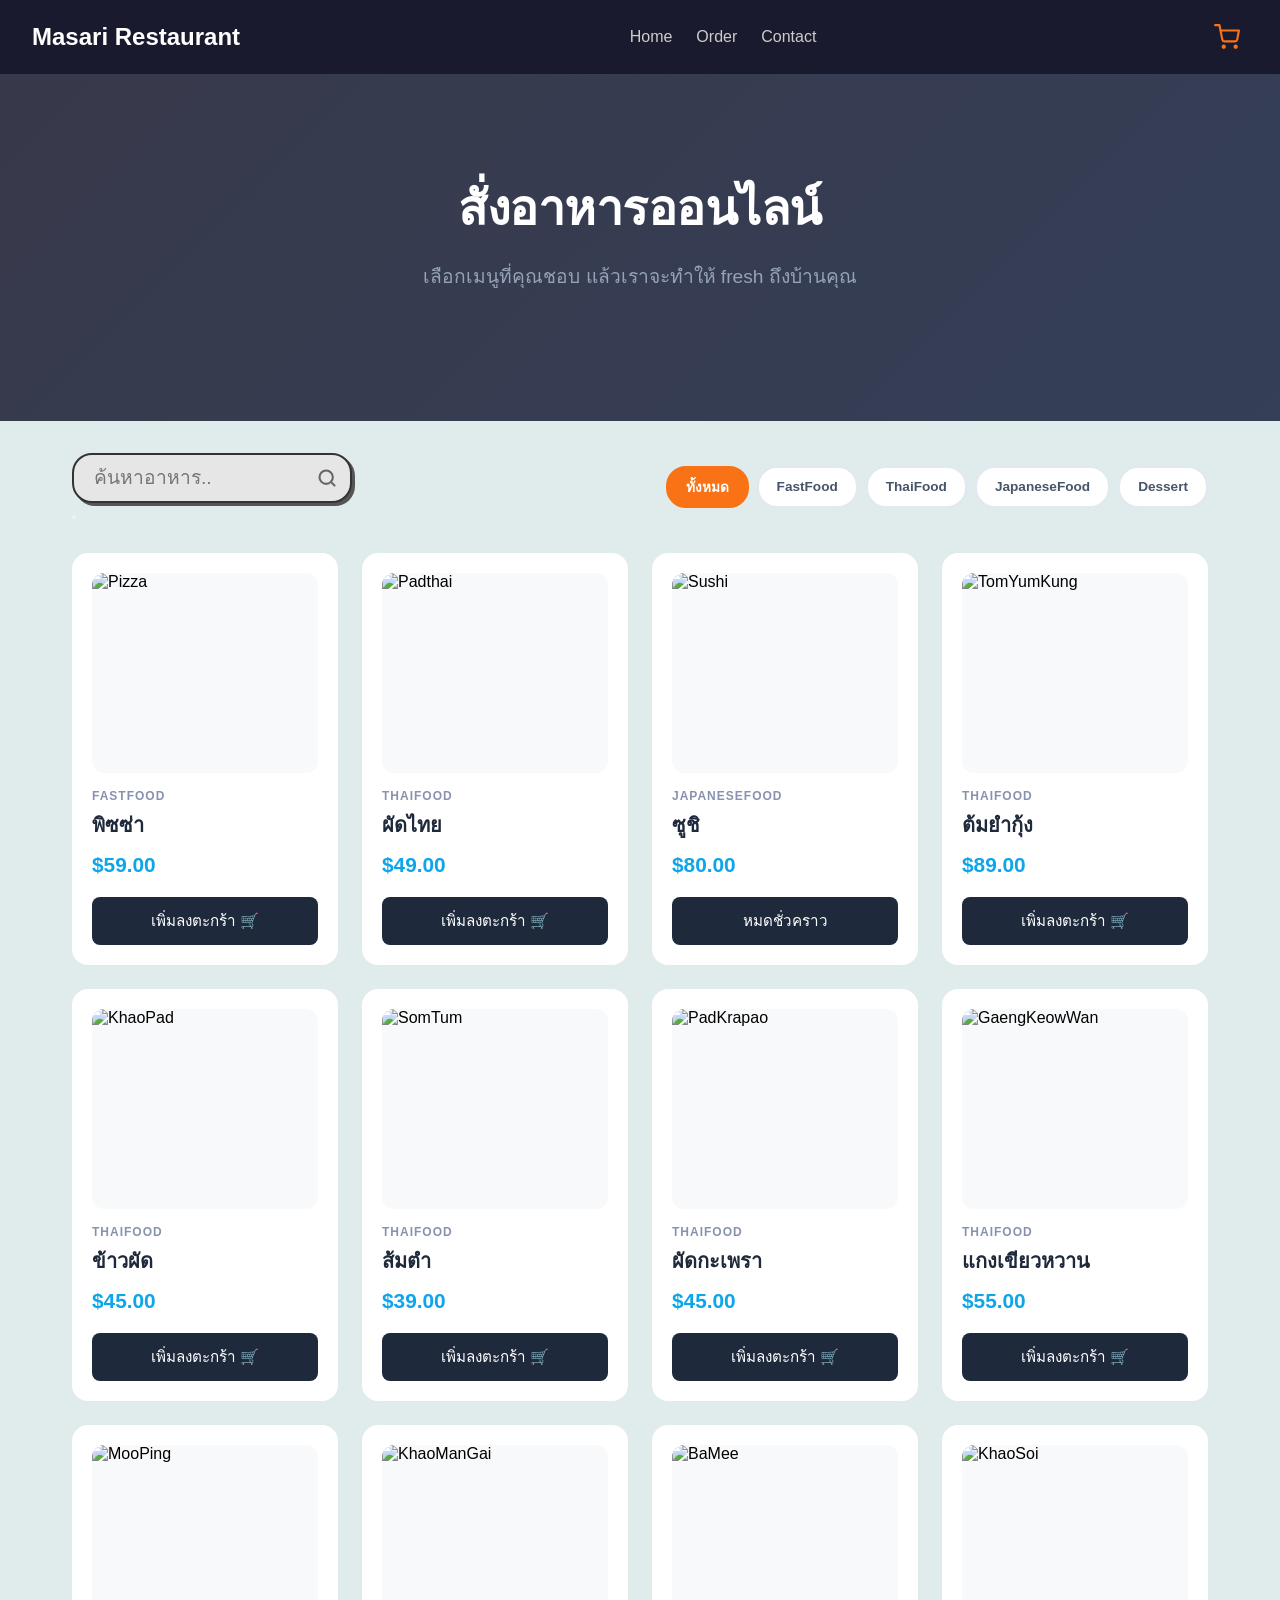
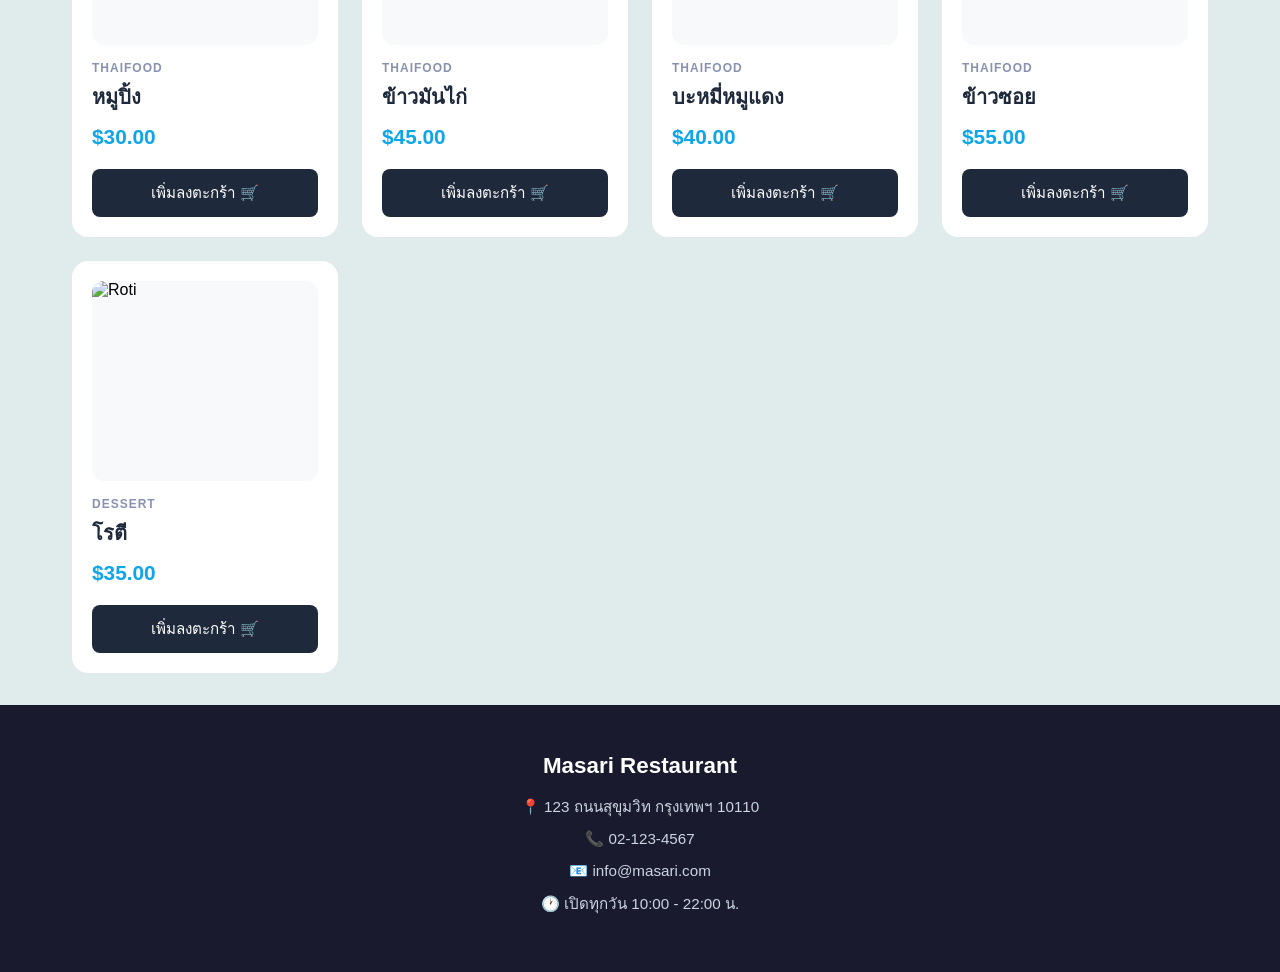
==== orderfood.html @ a5392e43 "update object" ====
<!doctype html>
<html lang="th">
  <head>
    <meta charset="UTF-8" />
    <meta name="viewport" content="width=device-width, initial-scale=1.0" />
    <title>สั่งอาหาร - Masari Restaurant</title>
    <link rel="stylesheet" href="style.css" />
  </head>
  <body>
    <nav class="navbar">
      <div class="logo">Masari Restaurant</div>
      <ul class="nav-links">
        <li><a href="index.html">Home</a></li>
        <li><a href="orderfood.html">Order</a></li>
        <li><a href="#contact">Contact</a></li>
      </ul>
      <div class="cart-icon" id="cartIcon">
        <svg width="26" height="26" viewBox="0 0 24 24" fill="none" stroke="#f97316" stroke-width="2" stroke-linecap="round" stroke-linejoin="round">
          <circle cx="9" cy="21" r="1"></circle>
          <circle cx="20" cy="21" r="1"></circle>
          <path d="M1 1h4l2.68 13.39a2 2 0 0 0 2 1.61h9.72a2 2 0 0 0 2-1.61L23 6H6"></path>
        </svg>
        <span class="cart-badge" id="cartBadge">0</span>
      </div>
    </nav>

    <section class="hero" id="hero">
      <div class="hero-content">
        <h1 class="hero-title">สั่งอาหารออนไลน์</h1>
        <p class="hero-subtitle">
          เลือกเมนูที่คุณชอบ แล้วเราจะทำให้ fresh ถึงบ้านคุณ
        </p>
      </div>
    </section>

    <div class="filter-bar">
      <div class="search-container">
        <input
          type="text"
          class="search-input"
          placeholder="ค้นหาอาหาร.."
          id="searchInput"
        />
        <button type="button" id="searchBtn" class="search-button-wrapper">
          <svg
            class="search-icon"
            xmlns="http://www.w3.org/2000/svg"
            viewBox="0 0 24 24"
            fill="none"
            stroke="currentColor"
            stroke-width="2.5"
            stroke-linecap="round"
            stroke-linejoin="round"
          >
            <circle cx="11" cy="11" r="8"></circle>
            <line x1="21" y1="21" x2="16.65" y2="16.65"></line>
          </svg>
        </button>
      </div>
      <div class="category-filter" id="categoryFilter"></div>
    </div>

    <div class="card-item"></div>

    <footer class="footer" id="contact">
      <div class="footer-content">
        <h3>Masari Restaurant</h3>
        <p>📍 123 ถนนสุขุมวิท กรุงเทพฯ 10110</p>
        <p>📞 02-123-4567</p>
        <p>📧 info@masari.com</p>
        <p>🕐 เปิดทุกวัน 10:00 - 22:00 น.</p>
      </div>
    </footer>

    <!-- overlay ตะกร้าสินค้า -->
    <div class="cart-overlay" id="cartOverlay">
      <div class="cart-panel">
        <div class="cart-header">
          <h3>ตะกร้าสินค้า</h3>
          <button class="cart-close" id="cartClose">&times;</button>
        </div>
        <div class="cart-content" id="cartContent"></div>
      </div>
    </div>

    <!-- modal เลือก size/addon -->
    <div class="modal-overlay" id="addonModal">
      <div class="modal-panel">
        <div class="modal-header">
          <h3>เลือกตัวเลือกเพิ่มเติม</h3>
          <button class="modal-close" id="modalClose">&times;</button>
        </div>
        <div class="modal-body" id="modalBody"></div>
        <div class="modal-footer">
          <button class="modal-confirm" id="modalConfirm">ยืนยันเพิ่มลงตะกร้า</button>
        </div>
      </div>
    </div>

    <script src="myObject.js"></script>
    <script src="script.js"></script>
  </body>
</html>
---- style.css ----
* {
  margin: 0;
  padding: 0;
  box-sizing: border-box;
}
body {
  font-family: "Inter", sans-serif;
  background-color: #e0ebeb;
  justify-content: center;
  align-items: center;
  height: 100vh;
  margin: 0;
}

.navbar {
  background: #1a1a2e;
  padding: 1rem 2rem;
  display: flex;
  align-items: center;
  justify-content: space-between;
  flex-wrap: wrap;
  gap: 1rem;
}
.navbar .logo {
  font-size: 1.5rem;
  font-weight: bold;
  color: #fff;
}
.navbar .nav-links {
  display: flex;
  align-items: center;
  justify-content: center;
  gap: 1.5rem;
  list-style: none;
  flex-wrap: wrap;
  flex: 1;
}
.navbar .nav-links a {
  color: #ccc;
  text-decoration: none;
  transition: color 0.3s;
}
.navbar .nav-links a:hover {
  color: #fff;
}
.navbar .btn-login {
  background: #e94560;
  color: #fff;
  border: none;
  padding: 0.5rem 1.2rem;
  border-radius: 4px;
  cursor: pointer;
  font-size: 0.9rem;
}
.navbar .btn-login:hover {
  background: #d63851;
}
.container {
  max-width: 900px;
  margin: 0 auto;
  padding: 2rem 1rem;
}
.hero {
  background: linear-gradient(135deg, rgba(26,26,46,0.85), rgba(22,33,62,0.85)), url('https://images.unsplash.com/photo-1565299624946-b28f40a0ae38?w=1400&h=600&fit=crop') center/cover no-repeat;
  padding: 6rem 2rem;
  text-align: center;
  transition: background-image 1s ease;
}
.hero-content {
  max-width: 640px;
  margin: 0 auto;
}
.hero-title {
  font-size: 3rem;
  font-weight: 700;
  color: #ffffff;
  margin-bottom: 1rem;
  letter-spacing: -0.5px;
}
.hero-subtitle {
  font-size: 1.2rem;
  color: #94a3b8;
  margin-bottom: 2rem;
  line-height: 1.6;
}
.hero-btn {
  display: inline-block;
  padding: 14px 36px;
  background-color: #0ea5e9;
  color: #ffffff;
  text-decoration: none;
  border-radius: 8px;
  font-size: 1.1rem;
  font-weight: 600;
  transition: background-color 0.2s ease;
}
.hero-btn:hover {
  background-color: #0284c7;
}
h1 {
  text-align: center;
  margin-bottom: 0.5rem;
  color: #1a1a2e;
}
.subtitle {
  text-align: center;
  color: #666;
  margin-bottom: 1.5rem;
}
hr {
  border: none;
  border-top: 2px solid #ddd;
  margin: 2rem 0;
}
h2 {
  color: #1a1a2e;
  margin-bottom: 1rem;
}
.game-list {
  list-style: disc;
  padding-left: 1.5rem;
}
.game-list li {
  margin-bottom: 0.5rem;
}
.game-list li strong {
  color: #1a1a2e;
}
.form-group {
  margin-bottom: 1rem;
}
.form-group label {
  display: block;
  font-weight: 600;
  margin-bottom: 0.4rem;
}
.form-group input,
.form-group select {
  width: 100%;
  max-width: 400px;
  padding: 0.6rem;
  border: 1px solid #ccc;
  border-radius: 4px;
  font-size: 1rem;
}
.payment-options {
  list-style: none;
  padding: 0;
}
.payment-options li {
  margin-bottom: 0.3rem;
}
.payment-options label {
  font-weight: normal;
  display: inline;
}
table {
  width: 100%;
  border-collapse: collapse;
  margin-top: 0.5rem;
}
th,
td {
  border: 1px solid #ccc;
  padding: 0.75rem;
  text-align: center;
}
th {
  background: #1a1a2e;
  color: #fff;
}
td {
  background: #fff;
}
blockquote {
  background: #fff3cd;
  border-left: 5px solid #ffc107;
  padding: 1rem 1.5rem;
  margin: 2rem 0;
  border-radius: 4px;
  color: #856404;
}
@media (max-width: 600px) {
  .navbar {
    flex-direction: column;
    align-items: flex-start;
  }
  .navbar .nav-links {
    flex-direction: column;
    align-items: flex-start;
    gap: 0.75rem;
    width: 100%;
  }
  .navbar {
    gap: 0.5rem;
  }
  .cart-icon {
    align-self: flex-end;
  }
  h1 {
    font-size: 1.5rem;
  }
  .hero {
    padding: 4rem 1.5rem;
  }
  .hero-title {
    font-size: 2rem;
  }
  .hero-subtitle {
    font-size: 1rem;
  }
  .card-item {
    grid-template-columns: 1fr;
    padding: 0 1rem 1rem;
    gap: 16px;
  }
  .search-container {
    width: 100%;
  }
  .cart-panel {
    max-width: 100%;
  }
  .filter-bar {
    flex-direction: column;
    align-items: stretch;
    padding: 0 1rem;
    margin-top: 1rem;
  }
  .filter-bar .search-container {
    width: 100%;
  }
  .category-filter {
    justify-content: center;
  }
}

@media (min-width: 601px) and (max-width: 768px) {
  .card-item {
    grid-template-columns: repeat(2, 1fr);
    padding: 0 1.5rem 1.5rem;
  }
}
.card {
  background-color: #ffffff;
  border-radius: 16px;
  box-shadow: 0 10px 25px rgba(0, 0, 3px, 0.05);
  overflow: hidden;
  transition: all 0.3s ease;
}

/* เอฟเฟกต์ลอยตัวเวลาเมาส์ชี้ (Hover) */
.card:hover {
  transform: translateY(-8px); /* ขยับลอยขึ้น 8 พิกเซล */
  box-shadow: 0 15px 30px rgba(0, 0, 0, 0.12); /* เงาเข้มขึ้นเล็กน้อย */
}

/* 2. คอนเทนเนอร์ด้านในจัดการเนื้อหา */
.container-2 {
  padding: 20px;
}

/* จัดสัดส่วนกรอบรูปภาพสินค้า */
.product-img-box {
  width: 100%;
  height: 200px;
  background-color: #f8f9fa;
  border-radius: 12px;
  display: flex;
  align-items: center;
  overflow: hidden;
  margin-bottom: 16px;
}

.product-img-box img {
  width: 100%;
  height: 100%;
  object-fit: cover;
}

/* 3. ตกแต่งฝั่งข้อความรายละเอียด */
.category {
  font-size: 0.75rem;
  text-transform: uppercase;
  letter-spacing: 1px;
  color: #8892b0;
  margin: 0 0 6px 0;
  font-family: "Inter", sans-serif;
}

.product-title {
  font-size: 1.25rem;
  font-weight: 600;
  color: #1e293b;
  margin: 0 0 12px 0;
  font-family: "Inter", sans-serif;
}

.price-box {
  margin: 0 0 20px 0;
  display: flex;
  align-items: center;
  gap: 10px;
  font-family: "Inter", sans-serif;
}

.old-price {
  font-size: 0.95rem;
  color: #94a3b8;
  font-weight: 400;
  font-family: "Inter", sans-serif;
}

.current-price {
  font-size: 1.3rem;
  color: #0ea5e9;
  font-weight: 700;
  font-family: "Inter", sans-serif;
}

.add-to-cart-btn {
  padding: 12px;
  background-color: #1e293b;
  color: #ffffff;
  border: none;
  border-radius: 8px;
  font-size: 0.95rem;
  font-weight: 500;
  cursor: pointer;
  transition: background-color 0.2s ease;
  width: 100%;
  font-family: "Inter", sans-serif;
}

.add-to-cart-btn:hover {
  background-color: #0ea5e9; /* เปลี่ยนเป็นสีฟ้าเวลาเมาส์ชี้ */
}

/* แถบกรองหมวดหมู่ + ค้นหา */
.filter-bar {
  display: flex;
  align-items: center;
  justify-content: space-between;
  gap: 1rem;
  max-width: 1200px;
  margin: 2rem auto 0;
  padding: 0 2rem;
  flex-wrap: wrap;
}
.filter-bar .search-container {
  width: 280px;
  flex-shrink: 0;
}
.category-filter {
  display: flex;
  gap: 8px;
  flex-wrap: wrap;
}
.cat-btn {
  padding: 8px 18px;
  border: 2px solid #e2e8f0;
  border-radius: 20px;
  background: #fff;
  color: #475569;
  font-size: 0.85rem;
  font-weight: 600;
  cursor: pointer;
  transition: all 0.2s;
  font-family: "Inter", sans-serif;
}
.cat-btn:hover {
  border-color: #94a3b8;
}
.cat-btn.active {
  background: #f97316;
  border-color: #f97316;
  color: #fff;
}

.card-item {
  display: grid;
  grid-template-columns: repeat(auto-fill, minmax(240px, 1fr));
  gap: 24px;
  padding: 2rem;
  max-width: 1200px;
  margin: 0 auto;
}

.search-container {
  position: relative;
  width: 350px;
}

/* ไอคอนตะกร้าสีส้ม */
.cart-icon {
  position: relative;
  cursor: pointer;
  padding: 8px;
  display: flex;
  align-items: center;
}
.cart-badge {
  position: absolute;
  top: 0;
  right: -2px;
  background: #f97316;
  color: #fff;
  font-size: 0.7rem;
  font-weight: 700;
  min-width: 18px;
  height: 18px;
  border-radius: 9px;
  display: none;
  align-items: center;
  justify-content: center;
  padding: 0 4px;
}

/* overlay ตะกร้า */
.cart-overlay {
  position: fixed;
  inset: 0;
  background: rgba(0,0,0,0.5);
  z-index: 1000;
  display: none;
  justify-content: flex-end;
}
.cart-overlay.active {
  display: flex;
}
.cart-panel {
  width: 100%;
  max-width: 420px;
  background: #fff;
  height: 100vh;
  display: flex;
  flex-direction: column;
  animation: slideIn 0.3s ease;
}
@keyframes slideIn {
  from { transform: translateX(100%); }
  to { transform: translateX(0); }
}
.cart-header {
  display: flex;
  justify-content: space-between;
  align-items: center;
  padding: 1.25rem 1.5rem;
  border-bottom: 1px solid #e2e8f0;
}
.cart-header h3 {
  font-size: 1.2rem;
  color: #1e293b;
}
.cart-close {
  background: none;
  border: none;
  font-size: 1.8rem;
  color: #94a3b8;
  cursor: pointer;
  line-height: 1;
}
.cart-close:hover {
  color: #1e293b;
}
.cart-content {
  flex: 1;
  overflow-y: auto;
  padding: 1rem 1.5rem;
}
.cart-empty {
  text-align: center;
  color: #94a3b8;
  padding: 3rem 0;
  font-size: 1rem;
}

/* รายการในตะกร้า */
.cart-item {
  display: flex;
  gap: 12px;
  padding: 12px 0;
  border-bottom: 1px solid #f1f5f9;
}
.cart-item-img {
  width: 64px;
  height: 64px;
  border-radius: 8px;
  object-fit: cover;
  flex-shrink: 0;
  background: #f8f9fa;
}
.cart-item-info {
  flex: 1;
  min-width: 0;
}
.cart-item-name {
  font-size: 0.95rem;
  font-weight: 600;
  color: #1e293b;
  margin-bottom: 2px;
  font-family: "Inter", sans-serif;
}
.cart-item-detail {
  font-size: 0.8rem;
  color: #64748b;
  margin-bottom: 4px;
  font-family: "Inter", sans-serif;
}
.cart-item-price {
  font-size: 0.9rem;
  color: #0ea5e9;
  font-weight: 600;
  font-family: "Inter", sans-serif;
}
.cart-item-qty {
  display: flex;
  align-items: center;
  gap: 8px;
  margin-top: 4px;
}
.qty-btn {
  width: 28px;
  height: 28px;
  border-radius: 6px;
  border: 1px solid #cbd5e1;
  background: #fff;
  font-size: 1rem;
  cursor: pointer;
  display: flex;
  align-items: center;
  justify-content: center;
  color: #475569;
  transition: all 0.15s;
}
.qty-btn:hover {
  background: #f1f5f9;
  border-color: #94a3b8;
}
.qty-num {
  font-size: 0.95rem;
  font-weight: 600;
  min-width: 20px;
  text-align: center;
}
.cart-item-remove {
  background: none;
  border: none;
  color: #ef4444;
  font-size: 0.8rem;
  cursor: pointer;
  padding: 4px;
  align-self: flex-start;
}
.cart-item-remove:hover {
  text-decoration: underline;
}

/* สรุปราคาตะกร้า */
.cart-summary {
  border-top: 2px solid #e2e8f0;
  padding: 1rem 1.5rem;
}
.summary-row {
  display: flex;
  justify-content: space-between;
  font-size: 0.95rem;
  color: #475569;
  margin-bottom: 8px;
}
.summary-total {
  font-size: 1.1rem;
  font-weight: 700;
  color: #1e293b;
  border-top: 1px solid #e2e8f0;
  padding-top: 8px;
}
.checkout-btn {
  width: 100%;
  padding: 14px;
  background: #f97316;
  color: #fff;
  border: none;
  border-radius: 8px;
  font-size: 1.05rem;
  font-weight: 600;
  cursor: pointer;
  margin-top: 12px;
  transition: background 0.2s;
}
.checkout-btn:hover {
  background: #ea580c;
}

/* modal เลือก size/addon */
.modal-overlay {
  position: fixed;
  inset: 0;
  background: rgba(0,0,0,0.5);
  z-index: 1100;
  display: none;
  align-items: center;
  justify-content: center;
}
.modal-overlay.active {
  display: flex;
}
.modal-panel {
  background: #fff;
  border-radius: 16px;
  width: 90%;
  max-width: 460px;
  max-height: 80vh;
  display: flex;
  flex-direction: column;
  animation: fadeIn 0.2s ease;
}
@keyframes fadeIn {
  from { opacity: 0; transform: scale(0.95); }
  to { opacity: 1; transform: scale(1); }
}
.modal-header {
  display: flex;
  justify-content: space-between;
  align-items: center;
  padding: 1.25rem 1.5rem;
  border-bottom: 1px solid #e2e8f0;
}
.modal-header h3 {
  font-size: 1.15rem;
  color: #1e293b;
}
.modal-close {
  background: none;
  border: none;
  font-size: 1.8rem;
  color: #94a3b8;
  cursor: pointer;
  line-height: 1;
}
.modal-body {
  flex: 1;
  overflow-y: auto;
  padding: 1.25rem 1.5rem;
}
.modal-product-name {
  font-size: 1.1rem;
  font-weight: 600;
  margin-bottom: 1rem;
  color: #1e293b;
}
.option-group {
  margin-bottom: 1.25rem;
}
.option-label {
  font-size: 0.85rem;
  font-weight: 600;
  color: #64748b;
  text-transform: uppercase;
  letter-spacing: 0.5px;
  margin-bottom: 8px;
  display: block;
}
.option-item {
  display: flex;
  align-items: center;
  justify-content: space-between;
  padding: 10px 12px;
  border: 2px solid #e2e8f0;
  border-radius: 8px;
  margin-bottom: 6px;
  cursor: pointer;
  transition: all 0.15s;
}
.option-item:hover {
  border-color: #94a3b8;
}
.option-item.selected {
  border-color: #f97316;
  background: #fff7ed;
}
.option-item label {
  cursor: pointer;
  flex: 1;
  display: flex;
  justify-content: space-between;
  font-size: 0.95rem;
  color: #1e293b;
}
.option-item input {
  margin-right: 10px;
  accent-color: #f97316;
}
.modal-footer {
  padding: 1rem 1.5rem;
  border-top: 1px solid #e2e8f0;
}
.modal-confirm {
  width: 100%;
  padding: 14px;
  background: #f97316;
  color: #fff;
  border: none;
  border-radius: 8px;
  font-size: 1rem;
  font-weight: 600;
  cursor: pointer;
  transition: background 0.2s;
}
.modal-confirm:hover {
  background: #ea580c;
}
.modal-confirm:disabled {
  background: #94a3b8;
  cursor: not-allowed;
}

/* footer / contact */
.footer {
  background: #1a1a2e;
  color: #cbd5e1;
  padding: 3rem 2rem;
  text-align: center;
}
.footer-content {
  max-width: 640px;
  margin: 0 auto;
}
.footer h3 {
  font-size: 1.4rem;
  color: #fff;
  margin-bottom: 1rem;
}
.footer p {
  margin-bottom: 0.5rem;
  font-size: 0.95rem;
  line-height: 1.6;
}

@media (max-width: 600px) {
  .footer {
    padding: 2rem 1rem;
  }
}

/* 2. ตกแต่งตัวกล่องข้อความอินพุต */
.search-input {
  width: 100%;
  padding: 12px 45px 12px 20px; /* padding-right ขยับหลบไอคอนขวา 45px */
  font-size: 1.2rem;
  color: #555555;
  background-color: #e6e6e6; /* สีเทาอ่อนตามภาพของคุณ */
  border: 2px solid #333333; /* ขอบเข้มด้านบนและซ้าย */
  border-radius: 20px; /* ทำขอบโค้งมนรอบด้าน */
  box-shadow: 3px 3px 0px #555555; /* ทำมิติเงาซ้อนด้านล่างขวา */
  outline: none;
  box-sizing: border-box;
}

/* 3. ตกแต่งและจัดตำแหน่งไอคอนแว่นขยาย */
.search-icon {
  position: absolute;
  right: 15px; /* ดันให้อยู่ห่างจากขอบขวา 15px */
  top: 37%; /* จัดกึ่งกลางแนวตั้ง */
  transform: translateY(-50%); /* ดึงกลับขึ้นมาครึ่งหนึ่งเพื่อให้บาลานซ์พอดี */
  width: 20px; /* ขนาดความกว้างของแว่นขยาย */
  height: 20px; /* ขนาดความสูงของแว่นขยาย */
  color: #666666; /* เปลี่ยนสีหัวแว่นขยายตามต้องการ */
  pointer-events: none; /* เพื่อให้เวลาผู้ใช้คลิกโดนไอคอน ก็ยังโฟกัสที่ช่องพิมพ์ได้ปกติ */
}
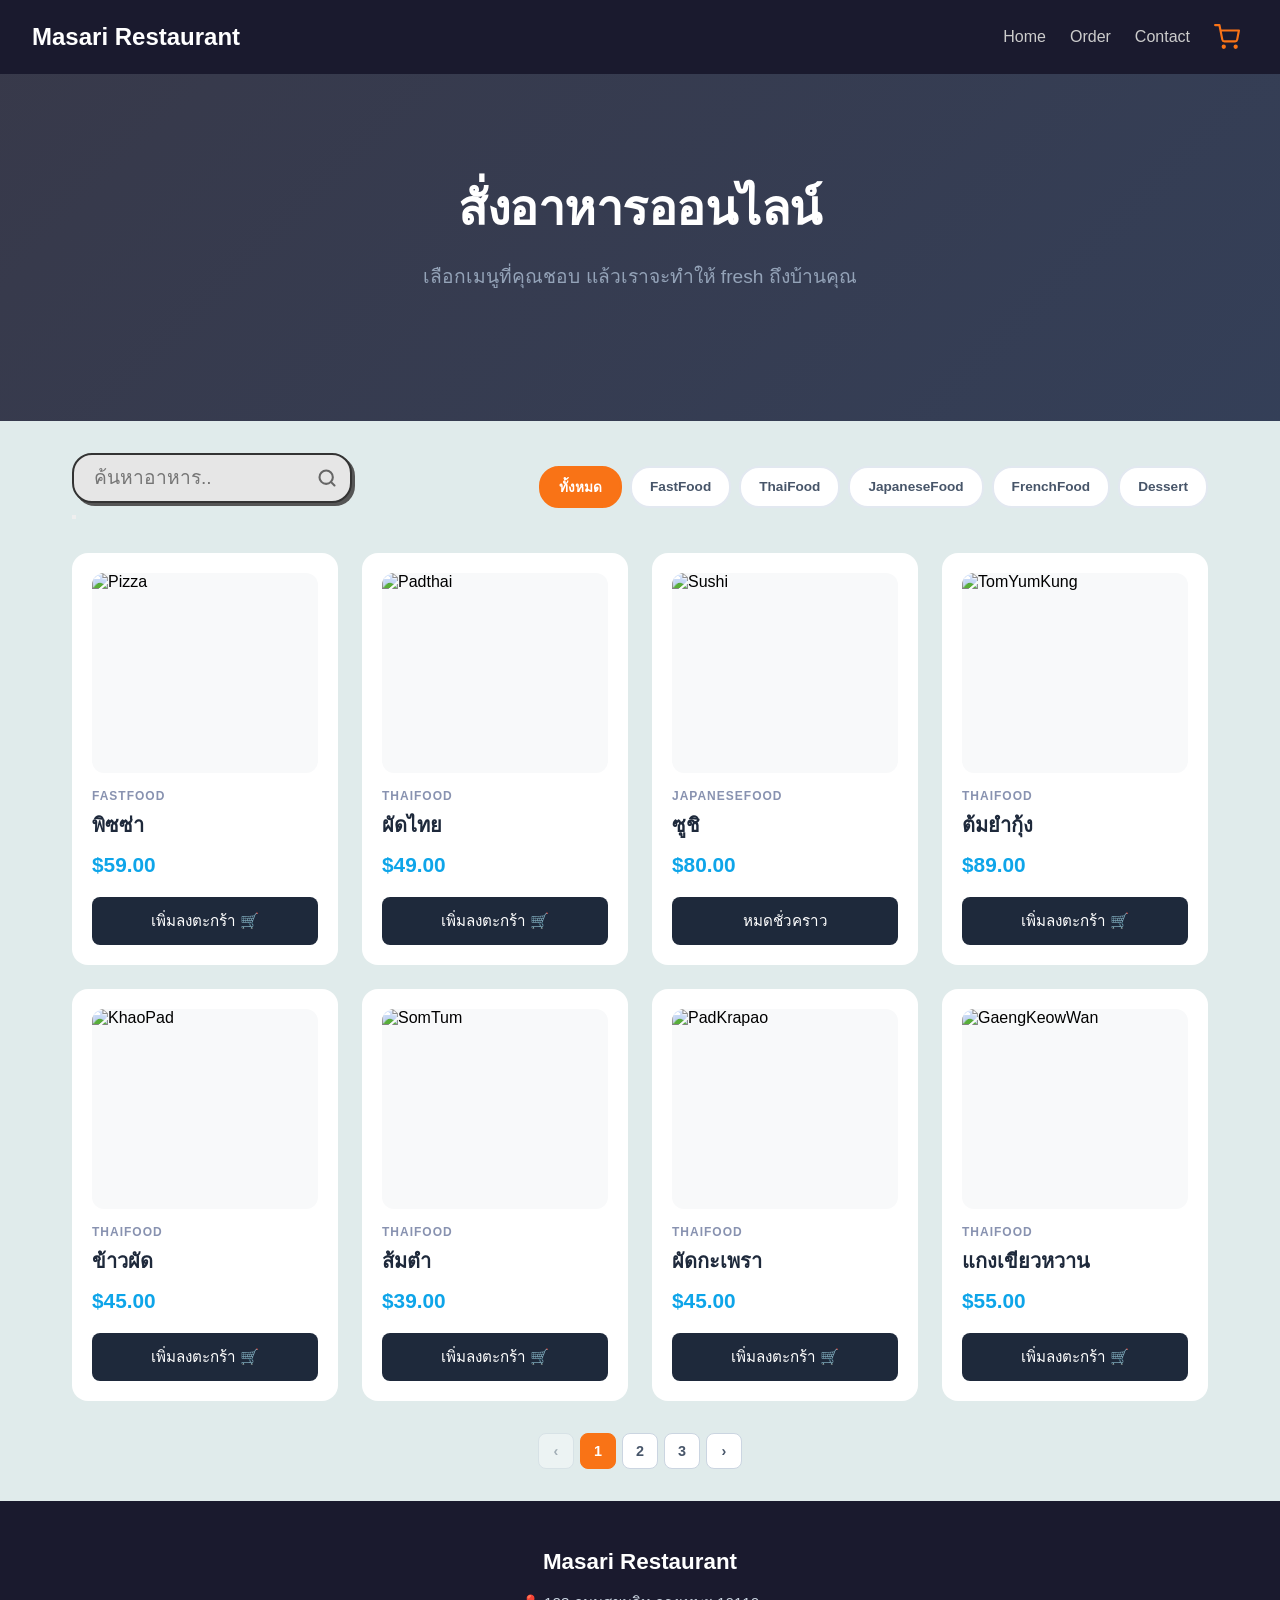
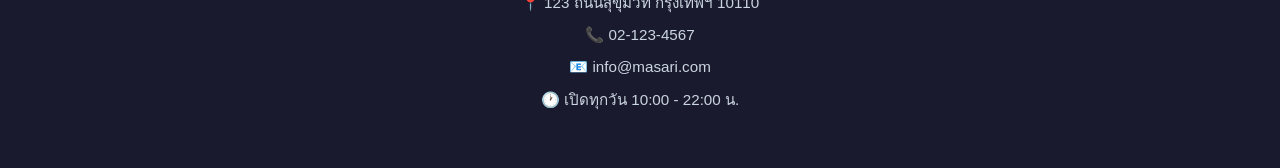
==== commit b8c6aebd: "update pagination" ====
--- a/orderfood.html
+++ b/orderfood.html
@@ -9,10 +9,16 @@
   <body>
     <nav class="navbar">
       <div class="logo">Masari Restaurant</div>
-      <ul class="nav-links">
+      <button class="hamburger" id="hamburger" aria-label="เมนู">
+        <span></span>
+        <span></span>
+        <span></span>
+      </button>
+      <ul class="nav-links" id="navLinks">
         <li><a href="index.html">Home</a></li>
         <li><a href="orderfood.html">Order</a></li>
         <li><a href="#contact">Contact</a></li>
+        <li class="nav-cart-link"><a href="#" id="navCartLink">🛒 ตะกร้าสินค้า</a></li>
       </ul>
       <div class="cart-icon" id="cartIcon">
         <svg width="26" height="26" viewBox="0 0 24 24" fill="none" stroke="#f97316" stroke-width="2" stroke-linecap="round" stroke-linejoin="round">
@@ -62,6 +68,8 @@
 
     <div class="card-item"></div>
 
+    <div id="pagination" class="pagination"></div>
+
     <footer class="footer" id="contact">
       <div class="footer-content">
         <h3>Masari Restaurant</h3>
--- a/style.css
+++ b/style.css
@@ -29,11 +29,9 @@
 .navbar .nav-links {
   display: flex;
   align-items: center;
-  justify-content: center;
   gap: 1.5rem;
   list-style: none;
-  flex-wrap: wrap;
-  flex: 1;
+  margin-left: auto;
 }
 .navbar .nav-links a {
   color: #ccc;
@@ -43,6 +41,36 @@
 .navbar .nav-links a:hover {
   color: #fff;
 }
+.nav-cart-link {
+  display: none;
+}
+.hamburger {
+  display: none;
+  flex-direction: column;
+  gap: 5px;
+  background: none;
+  border: none;
+  cursor: pointer;
+  padding: 4px;
+}
+.hamburger span {
+  display: block;
+  width: 24px;
+  height: 2.5px;
+  background: #f97316;
+  border-radius: 2px;
+  transition: all 0.3s ease;
+}
+.hamburger.active span:nth-child(1) {
+  transform: rotate(45deg) translate(5px, 5px);
+}
+.hamburger.active span:nth-child(2) {
+  opacity: 0;
+}
+.hamburger.active span:nth-child(3) {
+  transform: rotate(-45deg) translate(5px, -5px);
+}
+
 .navbar .btn-login {
   background: #e94560;
   color: #fff;
@@ -61,7 +89,10 @@
   padding: 2rem 1rem;
 }
 .hero {
-  background: linear-gradient(135deg, rgba(26,26,46,0.85), rgba(22,33,62,0.85)), url('https://images.unsplash.com/photo-1565299624946-b28f40a0ae38?w=1400&h=600&fit=crop') center/cover no-repeat;
+  background:
+    linear-gradient(135deg, rgba(26, 26, 46, 0.85), rgba(22, 33, 62, 0.85)),
+    url("https://images.unsplash.com/photo-1565299624946-b28f40a0ae38?w=1400&h=600&fit=crop")
+      center/cover no-repeat;
   padding: 6rem 2rem;
   text-align: center;
   transition: background-image 1s ease;
@@ -86,7 +117,7 @@
 .hero-btn {
   display: inline-block;
   padding: 14px 36px;
-  background-color: #0ea5e9;
+  background-color: #f97316;
   color: #ffffff;
   text-decoration: none;
   border-radius: 8px;
@@ -182,20 +213,41 @@
 }
 @media (max-width: 600px) {
   .navbar {
+    flex-direction: row;
+    flex-wrap: wrap;
+    align-items: center;
+  }
+  .hamburger {
+    display: flex;
+    margin-left: auto;
+  }
+  .cart-icon {
+    display: none;
+  }
+  .navbar .nav-links {
+    display: none;
     flex-direction: column;
-    align-items: flex-start;
-  }
-  .navbar .nav-links {
-    flex-direction: column;
-    align-items: flex-start;
+    align-items: center;
     gap: 0.75rem;
     width: 100%;
-  }
-  .navbar {
-    gap: 0.5rem;
-  }
-  .cart-icon {
-    align-self: flex-end;
+    order: 3;
+    padding: 0.75rem 0 0;
+    border-top: 1px solid #2d2d4e;
+  }
+  .navbar .nav-links.active {
+    display: flex;
+  }
+  .nav-cart-link {
+    display: block;
+    width: 100%;
+    text-align: center;
+    padding-top: 0.5rem;
+    border-top: 1px solid #2d2d4e;
+    margin-top: 0.25rem;
+  }
+  .nav-cart-link a {
+    color: #f97316 !important;
+    font-weight: 600;
   }
   h1 {
     font-size: 1.5rem;
@@ -380,9 +432,47 @@
   display: grid;
   grid-template-columns: repeat(auto-fill, minmax(240px, 1fr));
   gap: 24px;
+  padding: 2rem 2rem 0;
+  max-width: 1200px;
+  margin: 0 auto;
+}
+
+.pagination {
+  display: flex;
+  justify-content: center;
+  align-items: center;
+  gap: 6px;
   padding: 2rem;
   max-width: 1200px;
   margin: 0 auto;
+}
+.page-btn {
+  width: 36px;
+  height: 36px;
+  border: 1px solid #cbd5e1;
+  border-radius: 8px;
+  background: #fff;
+  color: #475569;
+  font-size: 0.9rem;
+  font-weight: 600;
+  cursor: pointer;
+  transition: all 0.15s;
+  display: flex;
+  align-items: center;
+  justify-content: center;
+}
+.page-btn:hover:not(:disabled) {
+  background: #f1f5f9;
+  border-color: #94a3b8;
+}
+.page-btn.active {
+  background: #f97316;
+  border-color: #f97316;
+  color: #fff;
+}
+.page-btn:disabled {
+  opacity: 0.4;
+  cursor: default;
 }
 
 .search-container {
@@ -419,7 +509,7 @@
 .cart-overlay {
   position: fixed;
   inset: 0;
-  background: rgba(0,0,0,0.5);
+  background: rgba(0, 0, 0, 0.5);
   z-index: 1000;
   display: none;
   justify-content: flex-end;
@@ -437,8 +527,12 @@
   animation: slideIn 0.3s ease;
 }
 @keyframes slideIn {
-  from { transform: translateX(100%); }
-  to { transform: translateX(0); }
+  from {
+    transform: translateX(100%);
+  }
+  to {
+    transform: translateX(0);
+  }
 }
 .cart-header {
   display: flex;
@@ -492,18 +586,31 @@
 .cart-item-info {
   flex: 1;
   min-width: 0;
+  display: flex;
+  flex-direction: column;
+  gap: 2px;
+}
+.cart-item-row {
+  display: flex;
+  justify-content: space-between;
+  align-items: center;
+  gap: 4px;
 }
 .cart-item-name {
   font-size: 0.95rem;
   font-weight: 600;
   color: #1e293b;
-  margin-bottom: 2px;
-  font-family: "Inter", sans-serif;
+  font-family: "Inter", sans-serif;
+}
+.cart-item-actions {
+  display: flex;
+  align-items: center;
+  gap: 4px;
+  flex-shrink: 0;
 }
 .cart-item-detail {
   font-size: 0.8rem;
   color: #64748b;
-  margin-bottom: 4px;
   font-family: "Inter", sans-serif;
 }
 .cart-item-price {
@@ -515,8 +622,7 @@
 .cart-item-qty {
   display: flex;
   align-items: center;
-  gap: 8px;
-  margin-top: 4px;
+  gap: 2px;
 }
 .qty-btn {
   width: 28px;
@@ -549,7 +655,6 @@
   font-size: 0.8rem;
   cursor: pointer;
   padding: 4px;
-  align-self: flex-start;
 }
 .cart-item-remove:hover {
   text-decoration: underline;
@@ -595,7 +700,7 @@
 .modal-overlay {
   position: fixed;
   inset: 0;
-  background: rgba(0,0,0,0.5);
+  background: rgba(0, 0, 0, 0.5);
   z-index: 1100;
   display: none;
   align-items: center;
@@ -615,8 +720,14 @@
   animation: fadeIn 0.2s ease;
 }
 @keyframes fadeIn {
-  from { opacity: 0; transform: scale(0.95); }
-  to { opacity: 1; transform: scale(1); }
+  from {
+    opacity: 0;
+    transform: scale(0.95);
+  }
+  to {
+    opacity: 1;
+    transform: scale(1);
+  }
 }
 .modal-header {
   display: flex;
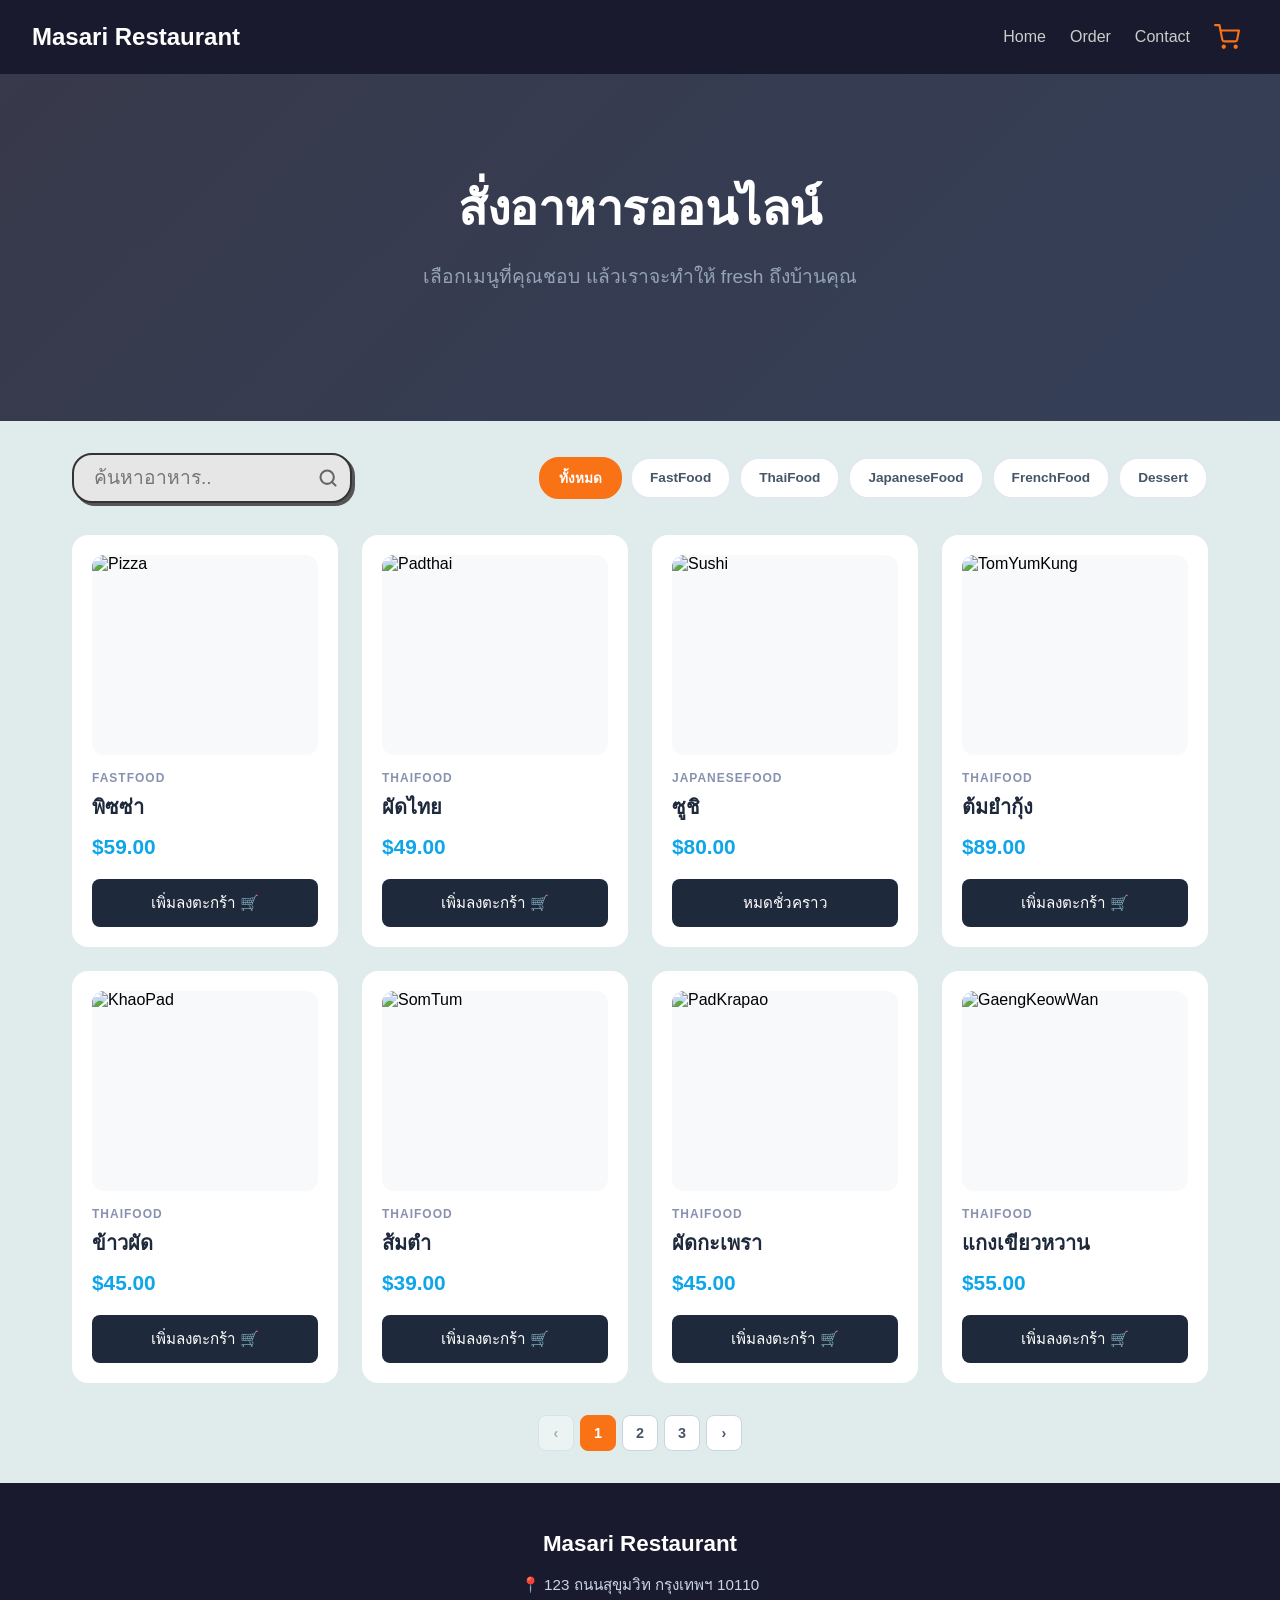
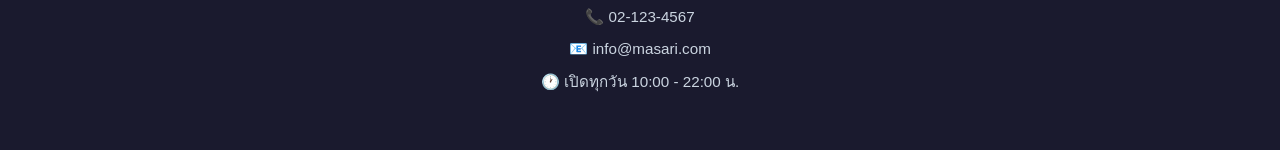
==== commit d67a5535: "update excalidraw internet" ====
--- a/orderfood.html
+++ b/orderfood.html
@@ -18,13 +18,26 @@
         <li><a href="index.html">Home</a></li>
         <li><a href="orderfood.html">Order</a></li>
         <li><a href="#contact">Contact</a></li>
-        <li class="nav-cart-link"><a href="#" id="navCartLink">🛒 ตะกร้าสินค้า</a></li>
+        <li class="nav-cart-link">
+          <a href="#" id="navCartLink">🛒 ตะกร้าสินค้า</a>
+        </li>
       </ul>
       <div class="cart-icon" id="cartIcon">
-        <svg width="26" height="26" viewBox="0 0 24 24" fill="none" stroke="#f97316" stroke-width="2" stroke-linecap="round" stroke-linejoin="round">
+        <svg
+          width="26"
+          height="26"
+          viewBox="0 0 24 24"
+          fill="none"
+          stroke="#f97316"
+          stroke-width="2"
+          stroke-linecap="round"
+          stroke-linejoin="round"
+        >
           <circle cx="9" cy="21" r="1"></circle>
           <circle cx="20" cy="21" r="1"></circle>
-          <path d="M1 1h4l2.68 13.39a2 2 0 0 0 2 1.61h9.72a2 2 0 0 0 2-1.61L23 6H6"></path>
+          <path
+            d="M1 1h4l2.68 13.39a2 2 0 0 0 2 1.61h9.72a2 2 0 0 0 2-1.61L23 6H6"
+          ></path>
         </svg>
         <span class="cart-badge" id="cartBadge">0</span>
       </div>
@@ -100,7 +113,9 @@
         </div>
         <div class="modal-body" id="modalBody"></div>
         <div class="modal-footer">
-          <button class="modal-confirm" id="modalConfirm">ยืนยันเพิ่มลงตะกร้า</button>
+          <button class="modal-confirm" id="modalConfirm">
+            ยืนยันเพิ่มลงตะกร้า
+          </button>
         </div>
       </div>
     </div>
--- a/style.css
+++ b/style.css
@@ -868,13 +868,22 @@
 }
 
 /* 3. ตกแต่งและจัดตำแหน่งไอคอนแว่นขยาย */
+.search-button-wrapper {
+  position: absolute;
+  right: 8px;
+  top: 50%;
+  transform: translateY(-50%);
+  background: none;
+  border: none;
+  cursor: pointer;
+  padding: 6px;
+  display: flex;
+  align-items: center;
+  justify-content: center;
+  color: #666666;
+}
 .search-icon {
-  position: absolute;
-  right: 15px; /* ดันให้อยู่ห่างจากขอบขวา 15px */
-  top: 37%; /* จัดกึ่งกลางแนวตั้ง */
-  transform: translateY(-50%); /* ดึงกลับขึ้นมาครึ่งหนึ่งเพื่อให้บาลานซ์พอดี */
-  width: 20px; /* ขนาดความกว้างของแว่นขยาย */
-  height: 20px; /* ขนาดความสูงของแว่นขยาย */
-  color: #666666; /* เปลี่ยนสีหัวแว่นขยายตามต้องการ */
-  pointer-events: none; /* เพื่อให้เวลาผู้ใช้คลิกโดนไอคอน ก็ยังโฟกัสที่ช่องพิมพ์ได้ปกติ */
-}
+  width: 20px;
+  height: 20px;
+  display: block;
+}
